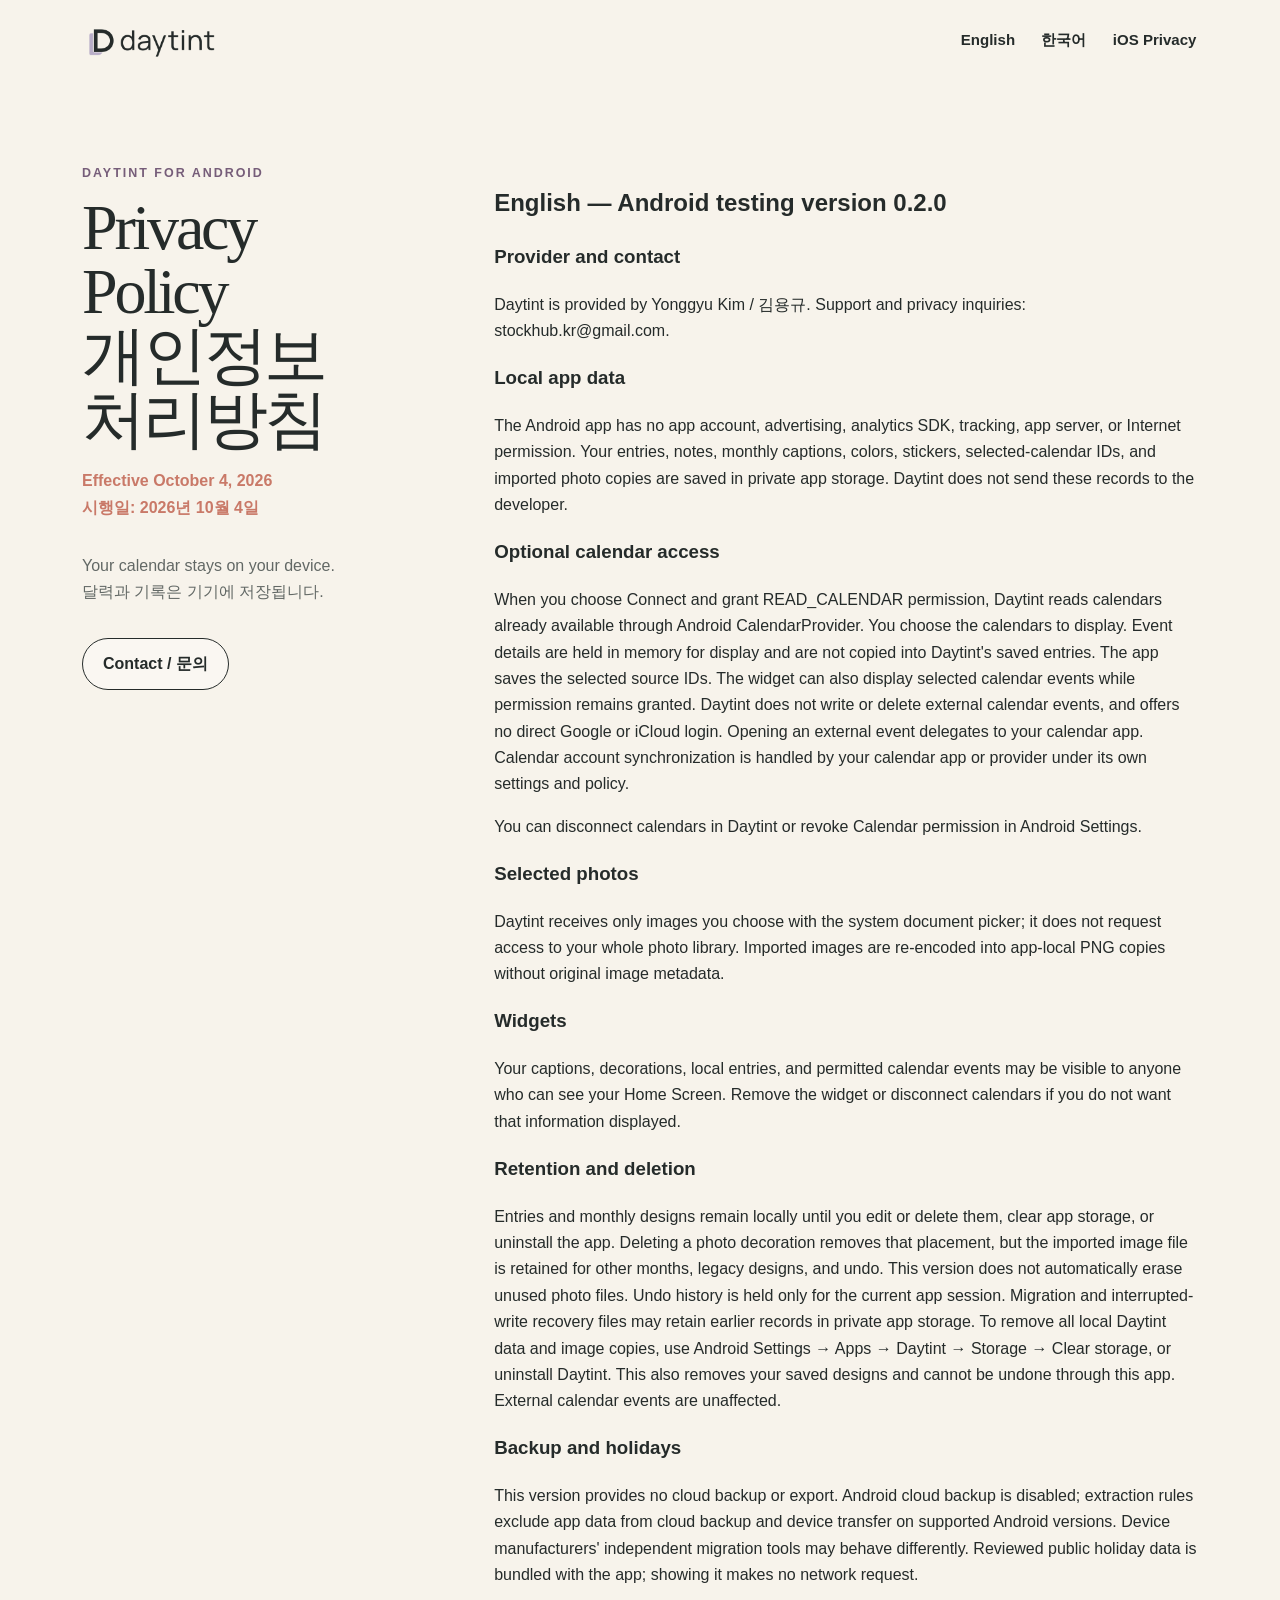
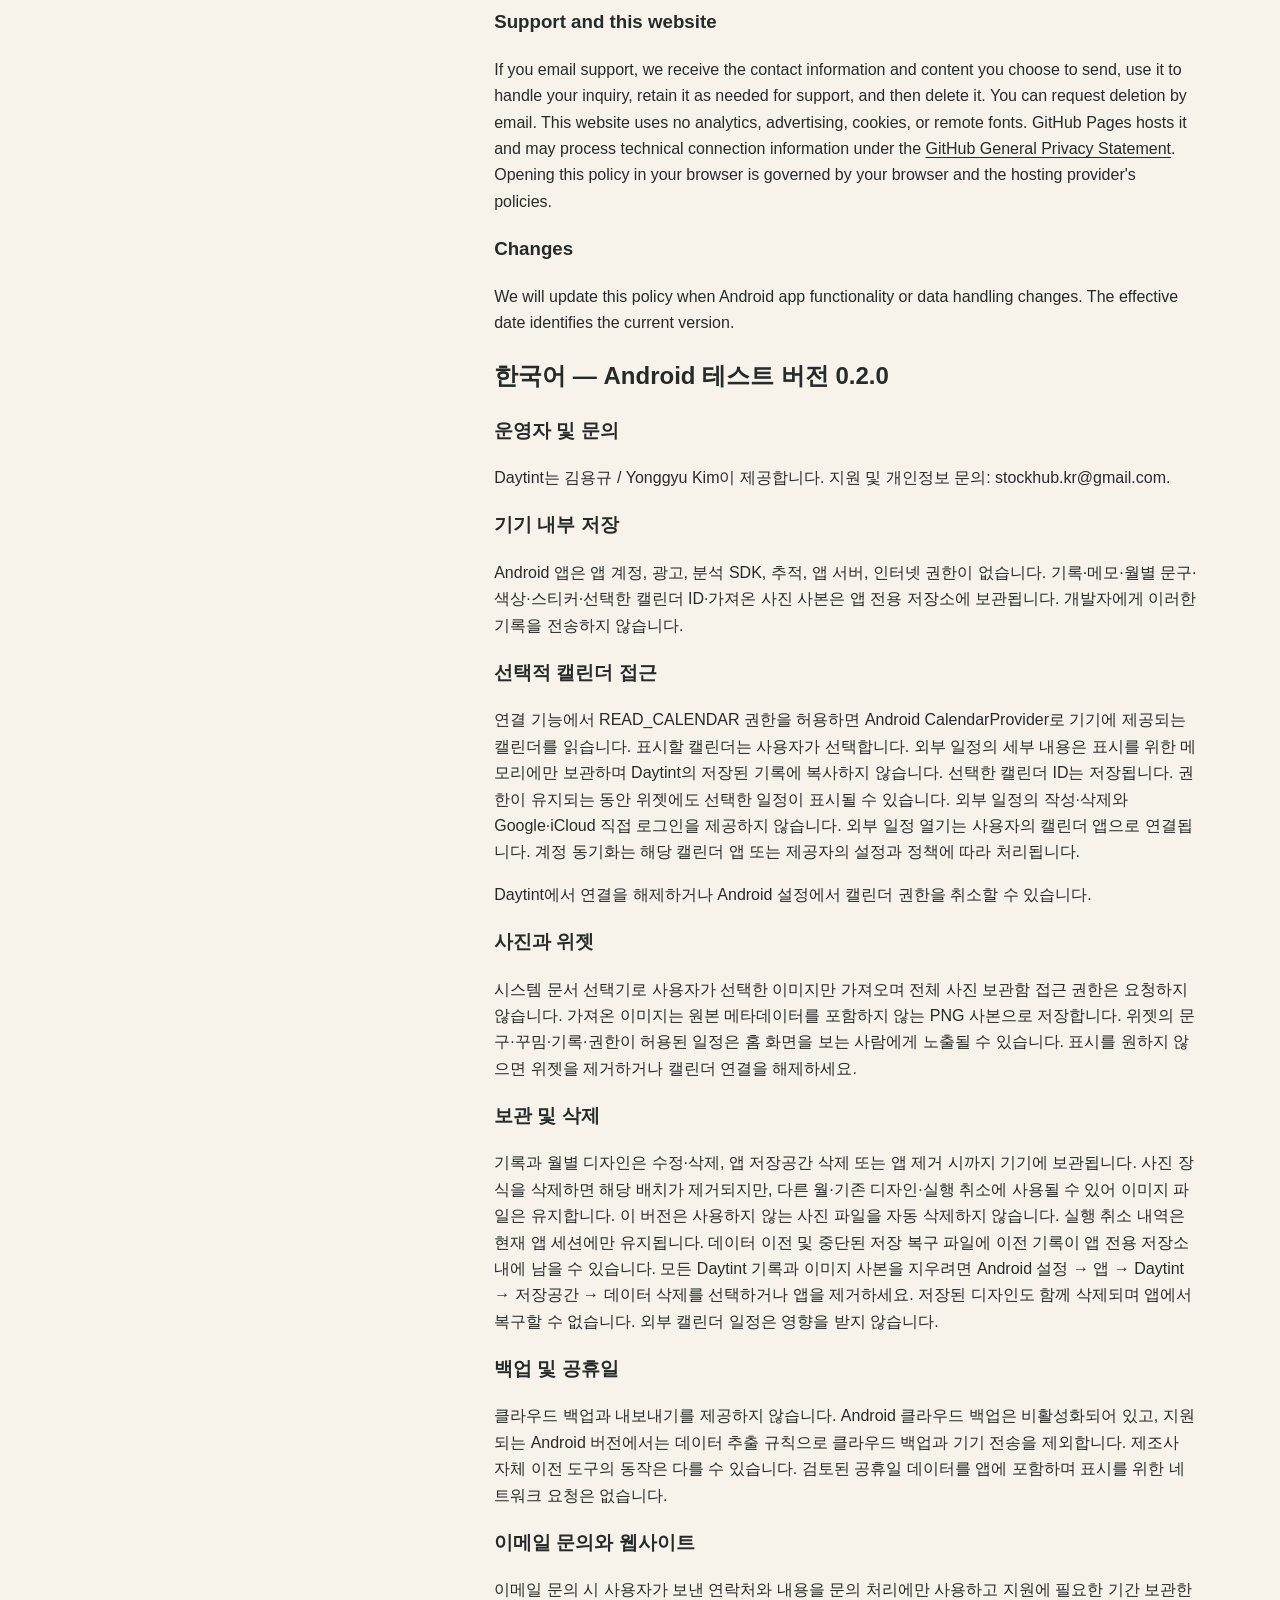
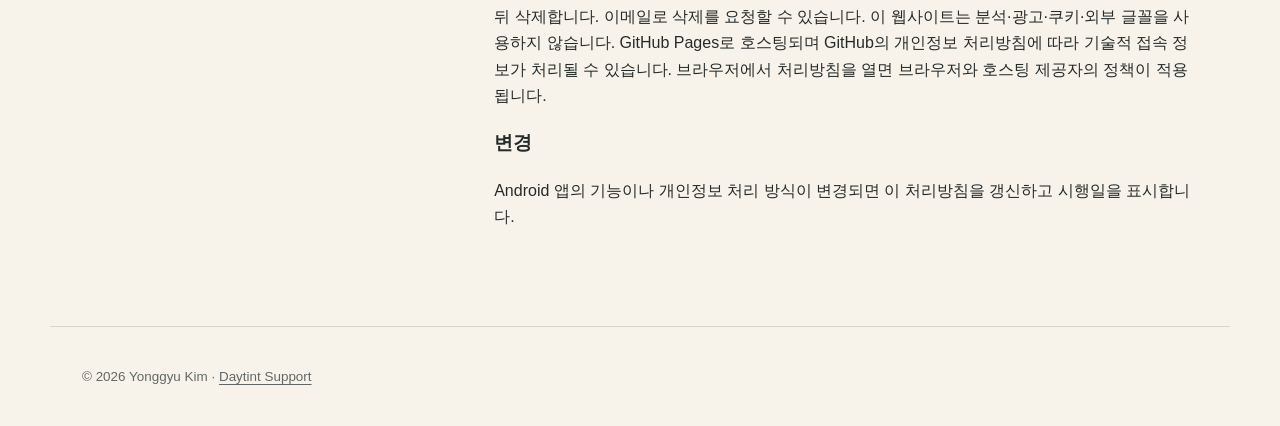
==== android-privacy.html @ 313d121d "Add Android testing privacy policy" ====
<!doctype html>
<html lang="en"><head><meta charset="utf-8"><meta name="viewport" content="width=device-width, initial-scale=1"><title>Daytint Android Privacy Policy</title><link rel="icon" href="assets/logo-color.png"><link rel="stylesheet" href="styles.css"></head>
<body><header class="site-header"><a class="brand" href="./"><img src="assets/logo-color.png" alt="" width="52" height="52"><span>Daytint</span></a><nav class="site-nav"><a href="#english">English</a><a href="#korean">한국어</a><a href="privacy.html">iOS Privacy</a></nav></header>
<main class="policy-layout"><aside class="policy-aside"><p class="eyebrow">Daytint for Android</p><h1>Privacy Policy<br>개인정보 처리방침</h1><p>Effective October 4, 2026<br>시행일: 2026년 10월 4일</p><p class="policy-summary">Your calendar stays on your device.<br>달력과 기록은 기기에 저장됩니다.</p><a class="secondary-button" href="mailto:stockhub.kr@gmail.com">Contact / 문의</a></aside><article class="policy-article">
<section id="english"><h2>English — Android testing version 0.2.0</h2>
<h3>Provider and contact</h3><p>Daytint is provided by Yonggyu Kim / 김용규. Support and privacy inquiries: stockhub.kr@gmail.com.</p>
<h3>Local app data</h3><p>The Android app has no app account, advertising, analytics SDK, tracking, app server, or Internet permission. Your entries, notes, monthly captions, colors, stickers, selected-calendar IDs, and imported photo copies are saved in private app storage. Daytint does not send these records to the developer.</p>
<h3>Optional calendar access</h3><p>When you choose Connect and grant READ_CALENDAR permission, Daytint reads calendars already available through Android CalendarProvider. You choose the calendars to display. Event details are held in memory for display and are not copied into Daytint's saved entries. The app saves the selected source IDs. The widget can also display selected calendar events while permission remains granted. Daytint does not write or delete external calendar events, and offers no direct Google or iCloud login. Opening an external event delegates to your calendar app. Calendar account synchronization is handled by your calendar app or provider under its own settings and policy.</p><p>You can disconnect calendars in Daytint or revoke Calendar permission in Android Settings.</p>
<h3>Selected photos</h3><p>Daytint receives only images you choose with the system document picker; it does not request access to your whole photo library. Imported images are re-encoded into app-local PNG copies without original image metadata.</p>
<h3>Widgets</h3><p>Your captions, decorations, local entries, and permitted calendar events may be visible to anyone who can see your Home Screen. Remove the widget or disconnect calendars if you do not want that information displayed.</p>
<h3>Retention and deletion</h3><p>Entries and monthly designs remain locally until you edit or delete them, clear app storage, or uninstall the app. Deleting a photo decoration removes that placement, but the imported image file is retained for other months, legacy designs, and undo. This version does not automatically erase unused photo files. Undo history is held only for the current app session. Migration and interrupted-write recovery files may retain earlier records in private app storage. To remove all local Daytint data and image copies, use Android Settings → Apps → Daytint → Storage → Clear storage, or uninstall Daytint. This also removes your saved designs and cannot be undone through this app. External calendar events are unaffected.</p>
<h3>Backup and holidays</h3><p>This version provides no cloud backup or export. Android cloud backup is disabled; extraction rules exclude app data from cloud backup and device transfer on supported Android versions. Device manufacturers' independent migration tools may behave differently. Reviewed public holiday data is bundled with the app; showing it makes no network request.</p>
<h3>Support and this website</h3><p>If you email support, we receive the contact information and content you choose to send, use it to handle your inquiry, retain it as needed for support, and then delete it. You can request deletion by email. This website uses no analytics, advertising, cookies, or remote fonts. GitHub Pages hosts it and may process technical connection information under the <a href="https://docs.github.com/en/site-policy/privacy-policies/github-general-privacy-statement">GitHub General Privacy Statement</a>. Opening this policy in your browser is governed by your browser and the hosting provider's policies.</p>
<h3>Changes</h3><p>We will update this policy when Android app functionality or data handling changes. The effective date identifies the current version.</p></section>
<section id="korean" lang="ko"><h2>한국어 — Android 테스트 버전 0.2.0</h2>
<h3>운영자 및 문의</h3><p>Daytint는 김용규 / Yonggyu Kim이 제공합니다. 지원 및 개인정보 문의: stockhub.kr@gmail.com.</p>
<h3>기기 내부 저장</h3><p>Android 앱은 앱 계정, 광고, 분석 SDK, 추적, 앱 서버, 인터넷 권한이 없습니다. 기록·메모·월별 문구·색상·스티커·선택한 캘린더 ID·가져온 사진 사본은 앱 전용 저장소에 보관됩니다. 개발자에게 이러한 기록을 전송하지 않습니다.</p>
<h3>선택적 캘린더 접근</h3><p>연결 기능에서 READ_CALENDAR 권한을 허용하면 Android CalendarProvider로 기기에 제공되는 캘린더를 읽습니다. 표시할 캘린더는 사용자가 선택합니다. 외부 일정의 세부 내용은 표시를 위한 메모리에만 보관하며 Daytint의 저장된 기록에 복사하지 않습니다. 선택한 캘린더 ID는 저장됩니다. 권한이 유지되는 동안 위젯에도 선택한 일정이 표시될 수 있습니다. 외부 일정의 작성·삭제와 Google·iCloud 직접 로그인을 제공하지 않습니다. 외부 일정 열기는 사용자의 캘린더 앱으로 연결됩니다. 계정 동기화는 해당 캘린더 앱 또는 제공자의 설정과 정책에 따라 처리됩니다.</p><p>Daytint에서 연결을 해제하거나 Android 설정에서 캘린더 권한을 취소할 수 있습니다.</p>
<h3>사진과 위젯</h3><p>시스템 문서 선택기로 사용자가 선택한 이미지만 가져오며 전체 사진 보관함 접근 권한은 요청하지 않습니다. 가져온 이미지는 원본 메타데이터를 포함하지 않는 PNG 사본으로 저장합니다. 위젯의 문구·꾸밈·기록·권한이 허용된 일정은 홈 화면을 보는 사람에게 노출될 수 있습니다. 표시를 원하지 않으면 위젯을 제거하거나 캘린더 연결을 해제하세요.</p>
<h3>보관 및 삭제</h3><p>기록과 월별 디자인은 수정·삭제, 앱 저장공간 삭제 또는 앱 제거 시까지 기기에 보관됩니다. 사진 장식을 삭제하면 해당 배치가 제거되지만, 다른 월·기존 디자인·실행 취소에 사용될 수 있어 이미지 파일은 유지합니다. 이 버전은 사용하지 않는 사진 파일을 자동 삭제하지 않습니다. 실행 취소 내역은 현재 앱 세션에만 유지됩니다. 데이터 이전 및 중단된 저장 복구 파일에 이전 기록이 앱 전용 저장소 내에 남을 수 있습니다. 모든 Daytint 기록과 이미지 사본을 지우려면 Android 설정 → 앱 → Daytint → 저장공간 → 데이터 삭제를 선택하거나 앱을 제거하세요. 저장된 디자인도 함께 삭제되며 앱에서 복구할 수 없습니다. 외부 캘린더 일정은 영향을 받지 않습니다.</p>
<h3>백업 및 공휴일</h3><p>클라우드 백업과 내보내기를 제공하지 않습니다. Android 클라우드 백업은 비활성화되어 있고, 지원되는 Android 버전에서는 데이터 추출 규칙으로 클라우드 백업과 기기 전송을 제외합니다. 제조사 자체 이전 도구의 동작은 다를 수 있습니다. 검토된 공휴일 데이터를 앱에 포함하며 표시를 위한 네트워크 요청은 없습니다.</p>
<h3>이메일 문의와 웹사이트</h3><p>이메일 문의 시 사용자가 보낸 연락처와 내용을 문의 처리에만 사용하고 지원에 필요한 기간 보관한 뒤 삭제합니다. 이메일로 삭제를 요청할 수 있습니다. 이 웹사이트는 분석·광고·쿠키·외부 글꼴을 사용하지 않습니다. GitHub Pages로 호스팅되며 GitHub의 개인정보 처리방침에 따라 기술적 접속 정보가 처리될 수 있습니다. 브라우저에서 처리방침을 열면 브라우저와 호스팅 제공자의 정책이 적용됩니다.</p>
<h3>변경</h3><p>Android 앱의 기능이나 개인정보 처리 방식이 변경되면 이 처리방침을 갱신하고 시행일을 표시합니다.</p></section>
</article></main><footer><p>© 2026 Yonggyu Kim · <a href="./">Daytint Support</a></p></footer></body></html>
---- styles.css ----
:root {
  --paper: #F7F3EB;
  --paper-deep: #EEE7DC;
  --ink: #252B2A;
  --muted: #626865;
  --mauve: #B8ADC7;
  --mauve-light: #DED7E7;
  --clay: #C97968;
  --white: #FFFCF7;
  --line: rgba(37, 43, 42, .14);
  --shadow: 0 18px 50px rgba(62, 48, 44, .12);
  color-scheme: light;
}

* { box-sizing: border-box; }
html { scroll-behavior: smooth; }
body { margin: 0; background: var(--paper); color: var(--ink); font-family: ui-rounded, "SF Pro Rounded", "SF Pro Display", -apple-system, BlinkMacSystemFont, "Segoe UI", sans-serif; line-height: 1.65; }
a { color: inherit; text-decoration-thickness: 1px; text-underline-offset: .2em; }
a:hover { color: #974E41; }
.skip-link { position: fixed; top: .75rem; left: .75rem; z-index: 99; transform: translateY(-180%); background: var(--ink); color: white; padding: .7rem 1rem; border-radius: 999px; }
.skip-link:focus { transform: none; }
.sr-only { position: absolute; width: 1px; height: 1px; padding: 0; margin: -1px; overflow: hidden; clip: rect(0, 0, 0, 0); white-space: nowrap; border: 0; }

.site-header { max-width: 1180px; margin: 0 auto; padding: 1.4rem 2rem; display: flex; justify-content: space-between; align-items: center; gap: 2rem; }
.brand { display: inline-flex; align-items: center; gap: .7rem; font-size: 1.15rem; font-weight: 760; text-decoration: none; letter-spacing: -.02em; }
.brand img { width: 152px; height: 38px; object-fit: contain; }
.brand span { display: none; }
.site-nav { display: flex; align-items: center; gap: 1.45rem; font-size: .94rem; font-weight: 650; }
.site-nav > a { text-decoration: none; padding: .35rem .1rem; border-bottom: 2px solid transparent; }
.site-nav > a[aria-current="page"] { border-color: var(--clay); }
.language-picker select { min-width: 112px; appearance: none; color: var(--ink); background: var(--white) url("data:image/svg+xml,%3Csvg xmlns='http://www.w3.org/2000/svg' width='12' height='8'%3E%3Cpath d='m1 1 5 5 5-5' fill='none' stroke='%23252B2A' stroke-width='1.5'/%3E%3C/svg%3E") no-repeat right .8rem center; border: 1px solid var(--line); border-radius: 999px; padding: .55rem 2.1rem .55rem .85rem; font: inherit; cursor: pointer; }

main { max-width: 1180px; margin: 0 auto; padding: 0 2rem 5rem; }
.hero { min-height: 570px; display: grid; grid-template-columns: 1.12fr .88fr; align-items: center; gap: 5rem; padding: 4.5rem 5rem; border-radius: 40px; background: radial-gradient(circle at 78% 20%, rgba(255,255,255,.65), transparent 25%), linear-gradient(135deg, var(--mauve-light), #eadfd5 55%, #e7c3b8); overflow: hidden; }
.eyebrow { color: #765D79; margin: 0 0 .8rem; text-transform: uppercase; letter-spacing: .16em; font-size: .78rem; font-weight: 800; }
.hero h1 { max-width: 620px; margin: 0; font-family: ui-serif, Georgia, serif; font-size: clamp(3rem, 6vw, 5.4rem); font-weight: 520; line-height: 1.1; letter-spacing: -.055em; word-break: keep-all; }
.hero-lede { max-width: 570px; margin: 1.6rem 0 2rem; color: #4c5350; font-size: 1.15rem; }
.primary-button, .secondary-button { display: inline-flex; align-items: center; justify-content: center; min-height: 48px; padding: .75rem 1.25rem; border-radius: 999px; text-decoration: none; font-weight: 750; transition: transform .2s ease, box-shadow .2s ease; }
.primary-button { color: var(--white); background: var(--ink); box-shadow: 0 8px 24px rgba(37,43,42,.18); }
.primary-button:hover { color: white; transform: translateY(-2px); }
.secondary-button { border: 1px solid var(--ink); background: rgba(255,255,255,.34); }
.secondary-button:hover { transform: translateY(-2px); }
.response-note { max-width: 470px; margin: 1rem 0 0; color: var(--muted); font-size: .84rem; }
.hero-art { display: flex; justify-content: center; perspective: 900px; }
.calendar-card { position: relative; width: min(340px, 100%); aspect-ratio: .86; transform: rotate(3deg); display: flex; flex-direction: column; align-items: center; justify-content: center; border: 1px solid rgba(255,255,255,.7); border-radius: 34px; background: rgba(255,252,247,.76); box-shadow: var(--shadow); backdrop-filter: blur(12px); }
.calendar-card::before { content: ""; position: absolute; inset: 20px; border: 1px solid rgba(37,43,42,.1); border-radius: 22px; }
.calendar-month { z-index: 1; letter-spacing: .24em; font-size: .7rem; font-weight: 800; }
.calendar-card strong { z-index: 1; font-family: Georgia, serif; font-size: 8.5rem; font-weight: 400; line-height: 1; color: var(--clay); }
.calendar-caption { z-index: 1; color: var(--muted); font-size: .84rem; }
.dot { position: absolute; width: 14px; height: 14px; border-radius: 50%; }
.dot-one { left: 50px; top: 72px; background: var(--mauve); }.dot-two { right: 48px; bottom: 80px; background: var(--clay); }.dot-three { right: 60px; top: 102px; width: 9px; height: 9px; background: #e5bd62; }

.feature-strip { display: grid; grid-template-columns: repeat(3, 1fr); gap: 1rem; padding: 5rem 0; }
.feature-strip article { padding: 1.65rem; border-top: 1px solid var(--line); }
.feature-strip article > span { display: grid; place-items: center; width: 38px; height: 38px; border-radius: 12px; background: var(--mauve-light); color: #6D6077; font-size: 1.1rem; }
.feature-strip h2 { margin: 1.1rem 0 .3rem; font-size: 1.05rem; }
.feature-strip p { margin: 0; color: var(--muted); font-size: .93rem; }
.content-section { padding: 1.5rem 0 5rem; }
.section-heading { max-width: 650px; margin-bottom: 2rem; }
.section-heading h2, .contact-card h2 { margin: 0; font-family: ui-serif, Georgia, serif; font-size: clamp(2rem, 4vw, 3.3rem); font-weight: 500; line-height: 1.15; letter-spacing: -.035em; }
.faq-list { display: grid; grid-template-columns: 1fr 1fr; gap: 1rem; }
.faq-list details { border: 1px solid var(--line); border-radius: 18px; background: rgba(255,252,247,.58); padding: .15rem 1.2rem; }
.faq-list summary { list-style: none; display: flex; justify-content: space-between; gap: 1rem; cursor: pointer; padding: 1.1rem 0; font-weight: 740; }
.faq-list summary::-webkit-details-marker { display: none; }
.faq-list summary::after { content: "+"; color: var(--clay); font-size: 1.3rem; line-height: 1; }
.faq-list details[open] summary::after { content: "−"; }
.faq-list details p { margin: 0 0 1.25rem; color: var(--muted); }
.contact-card { display: flex; justify-content: space-between; align-items: center; gap: 2rem; padding: 3rem 3.5rem; border-radius: 30px; background: var(--mauve-light); }
.contact-card p:not(.eyebrow) { color: var(--muted); }

.policy-layout { display: grid; grid-template-columns: minmax(250px, .62fr) minmax(0, 1.38fr); gap: 6rem; padding-top: 5rem; }
.policy-aside { position: sticky; top: 2rem; align-self: start; }
.policy-aside h1 { margin: 0; font-family: ui-serif, Georgia, serif; font-size: clamp(2.8rem, 5vw, 4.8rem); font-weight: 500; line-height: 1; letter-spacing: -.05em; }
.policy-aside > p:nth-of-type(2) { color: var(--clay); font-weight: 700; }
.policy-summary { color: var(--muted); margin: 2rem 0; }
.policy-article { max-width: 760px; }
.policy-section { padding: 0 0 2.4rem; margin: 0 0 2.4rem; border-bottom: 1px solid var(--line); }
.policy-section h2 { margin: 0 0 .8rem; font-size: 1.35rem; }
.policy-section p { margin: .7rem 0; color: #4d5451; }
.policy-section a { color: #8d4a3f; }

footer { max-width: 1180px; margin: 0 auto; padding: 2.4rem 2rem; border-top: 1px solid var(--line); display: grid; grid-template-columns: 1fr auto auto; align-items: center; gap: 2rem; color: var(--muted); font-size: .84rem; }
footer div { display: flex; align-items: center; gap: 1rem; } footer strong { color: var(--ink); font-size: 1rem; } footer nav { display: flex; gap: 1rem; } footer p { margin: 0; }
.noscript { margin: 1rem; padding: 1rem; background: #fff3cd; }

@media (max-width: 820px) {
  .site-header { align-items: flex-start; padding: 1rem 1.25rem; }
  .site-nav { flex-wrap: wrap; justify-content: flex-end; gap: .7rem 1rem; }
  main { padding: 0 1.25rem 3rem; }
  .hero { grid-template-columns: 1fr; min-height: auto; gap: 3rem; padding: 3.5rem 2rem; border-radius: 28px; }
  .hero h1 { font-size: clamp(2.9rem, 13vw, 4.4rem); }
  .hero-art { max-width: 310px; margin: 0 auto; }
  .feature-strip, .faq-list { grid-template-columns: 1fr; }
  .feature-strip { padding: 3rem 0; }
  .contact-card { align-items: flex-start; flex-direction: column; padding: 2rem; }
  .policy-layout { grid-template-columns: 1fr; gap: 3rem; padding-top: 3rem; }
  .policy-aside { position: static; }
  footer { grid-template-columns: 1fr; gap: 1rem; }
}

@media (max-width: 520px) {
  .brand span { display: none; }
  .site-nav { font-size: .86rem; }
  .language-picker select { min-width: 102px; }
  .hero { padding: 3rem 1.4rem; }
  .calendar-card strong { font-size: 6.5rem; }
}

@media (prefers-reduced-motion: reduce) { html { scroll-behavior: auto; } * { transition: none !important; } }

html:lang(ko) .hero h1, html:lang(ja) .hero h1, html:lang(zh-Hans) .hero h1, html:lang(zh-Hant) .hero h1 { font-family: system-ui, -apple-system, sans-serif; font-size: clamp(2.7rem, 4.4vw, 4.2rem); font-weight: 650; line-height: 1.18; }
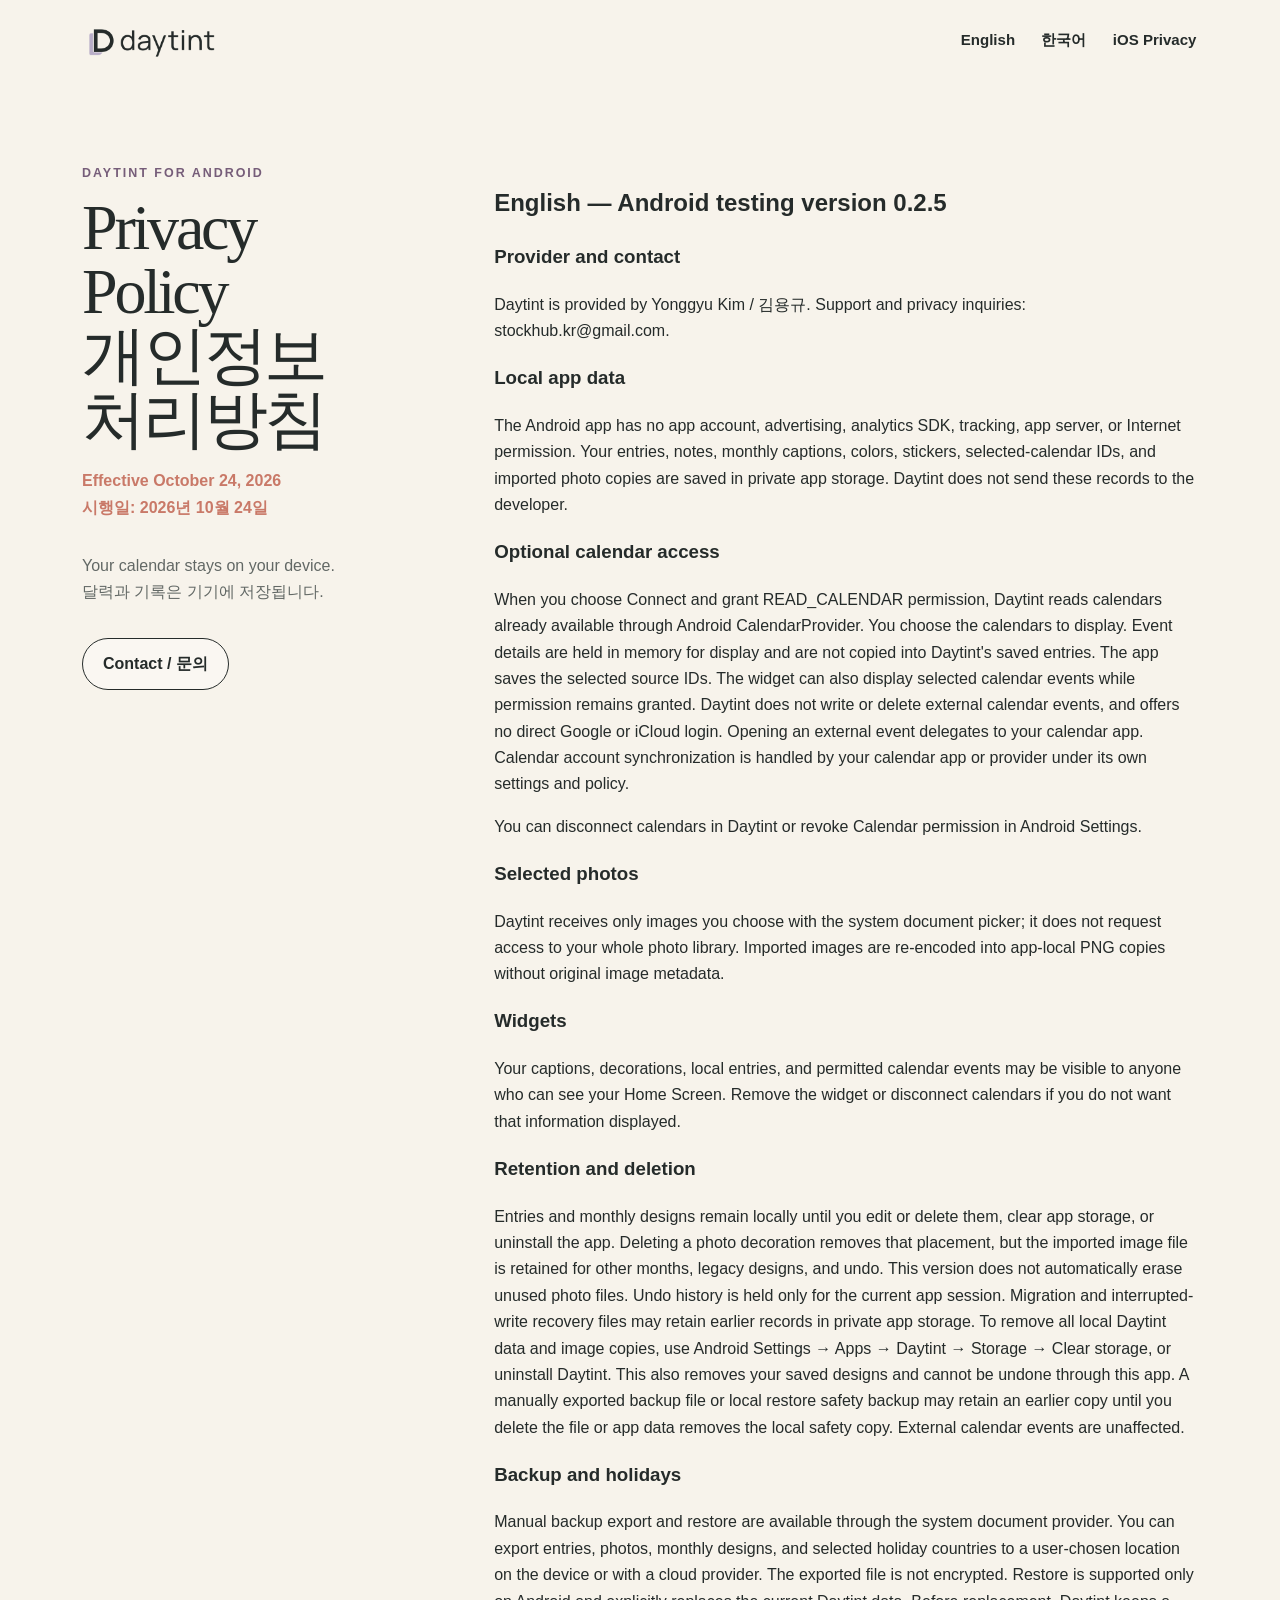
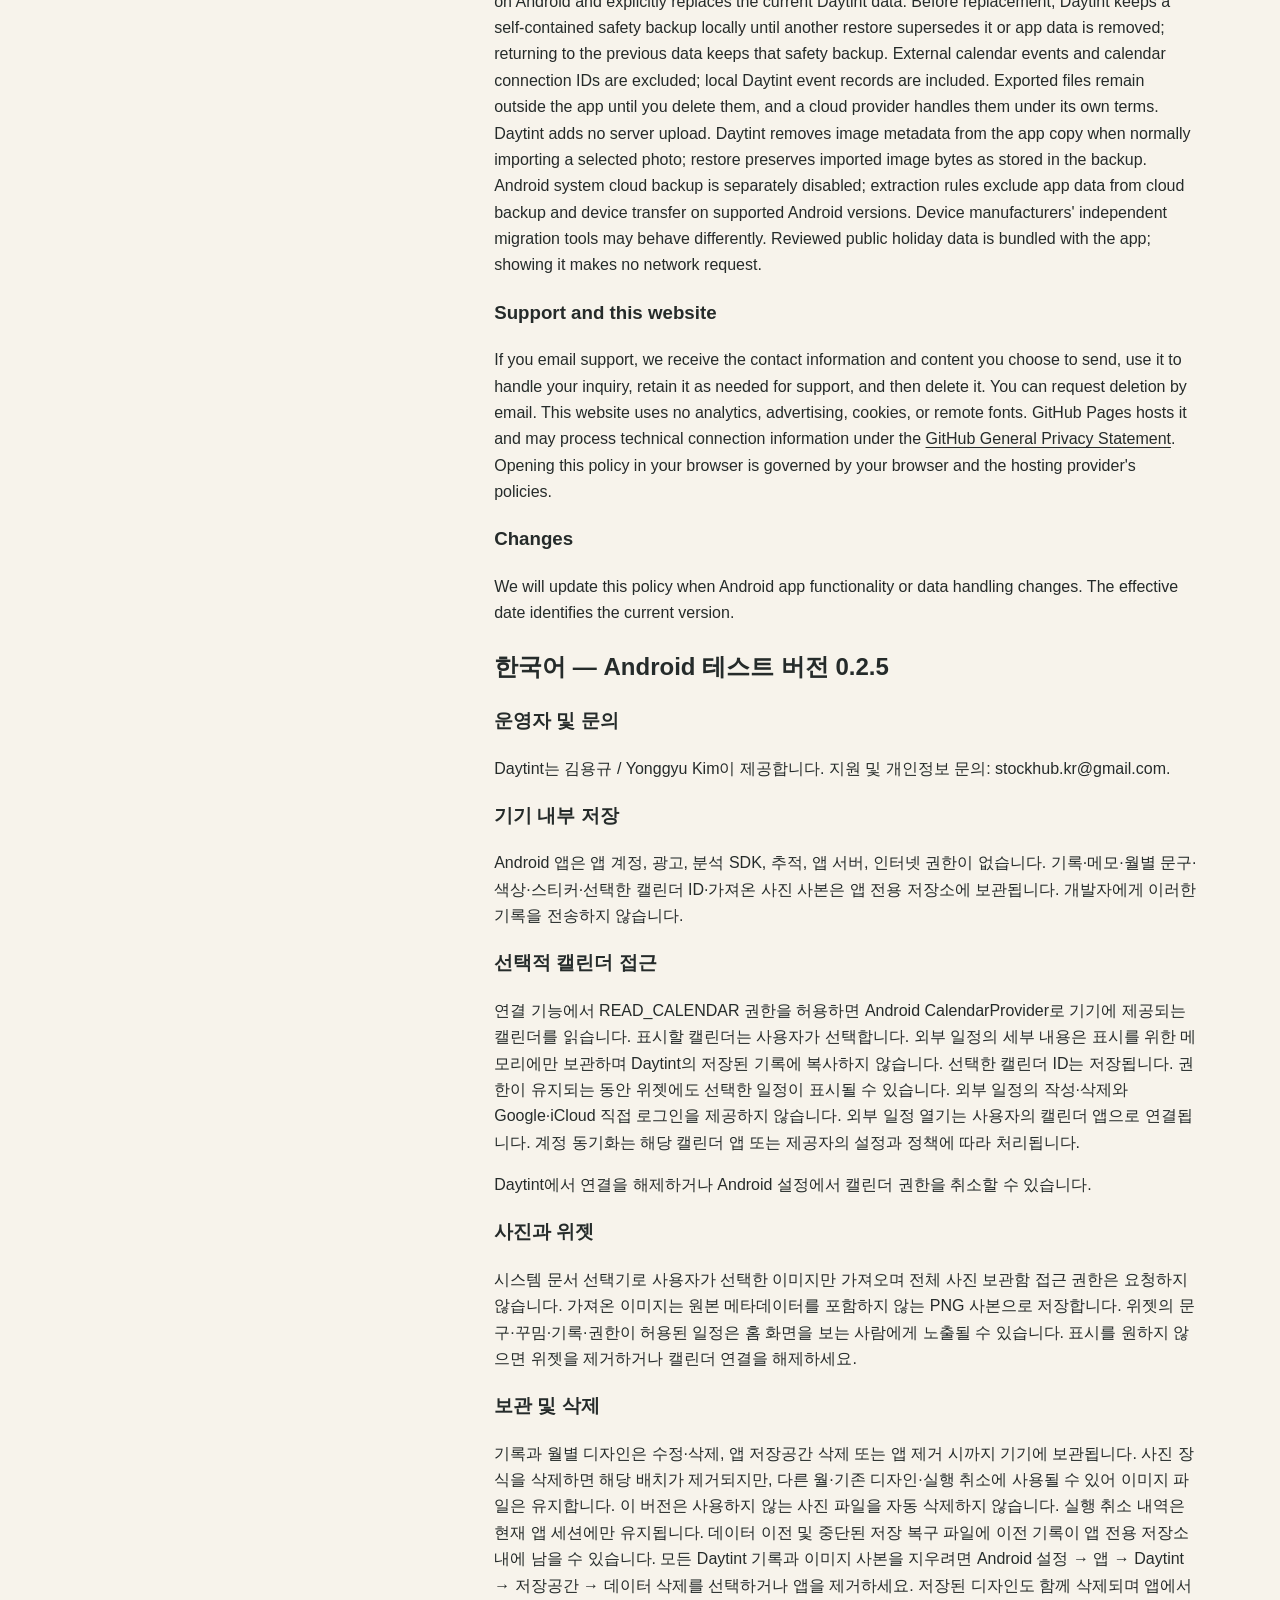
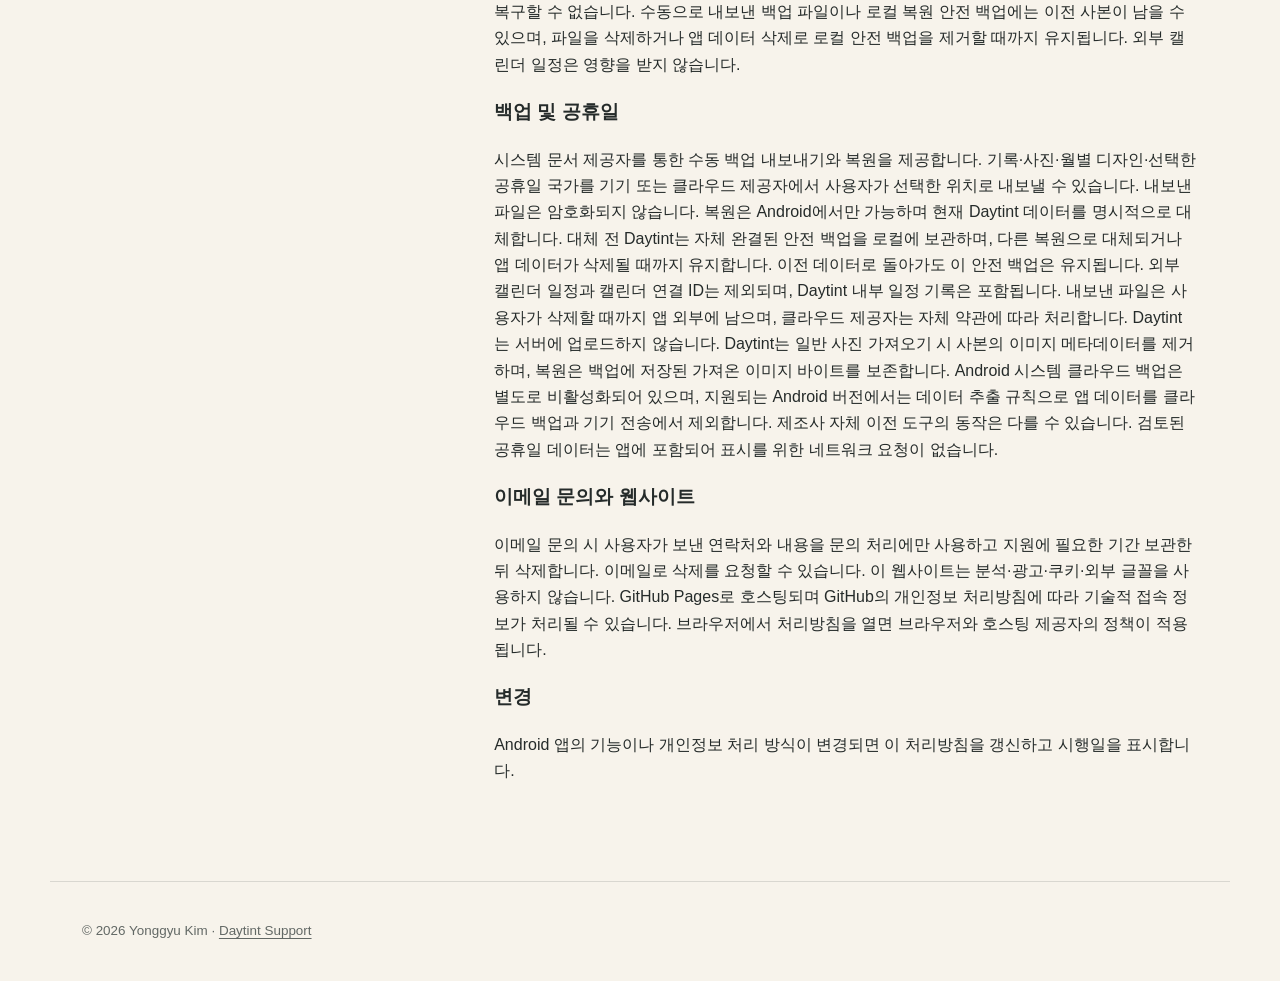
==== commit 37e9bdcf: "Document manual backup and restore privacy for 1.0.6 and 0.2.5" ====
--- a/android-privacy.html
+++ b/android-privacy.html
@@ -1,24 +1,24 @@
 <!doctype html>
 <html lang="en"><head><meta charset="utf-8"><meta name="viewport" content="width=device-width, initial-scale=1"><title>Daytint Android Privacy Policy</title><link rel="icon" href="assets/logo-color.png"><link rel="stylesheet" href="styles.css"></head>
 <body><header class="site-header"><a class="brand" href="./"><img src="assets/logo-color.png" alt="" width="52" height="52"><span>Daytint</span></a><nav class="site-nav"><a href="#english">English</a><a href="#korean">한국어</a><a href="privacy.html">iOS Privacy</a></nav></header>
-<main class="policy-layout"><aside class="policy-aside"><p class="eyebrow">Daytint for Android</p><h1>Privacy Policy<br>개인정보 처리방침</h1><p>Effective October 4, 2026<br>시행일: 2026년 10월 4일</p><p class="policy-summary">Your calendar stays on your device.<br>달력과 기록은 기기에 저장됩니다.</p><a class="secondary-button" href="mailto:stockhub.kr@gmail.com">Contact / 문의</a></aside><article class="policy-article">
-<section id="english"><h2>English — Android testing version 0.2.0</h2>
+<main class="policy-layout"><aside class="policy-aside"><p class="eyebrow">Daytint for Android</p><h1>Privacy Policy<br>개인정보 처리방침</h1><p>Effective October 24, 2026<br>시행일: 2026년 10월 24일</p><p class="policy-summary">Your calendar stays on your device.<br>달력과 기록은 기기에 저장됩니다.</p><a class="secondary-button" href="mailto:stockhub.kr@gmail.com">Contact / 문의</a></aside><article class="policy-article">
+<section id="english"><h2>English — Android testing version 0.2.5</h2>
 <h3>Provider and contact</h3><p>Daytint is provided by Yonggyu Kim / 김용규. Support and privacy inquiries: stockhub.kr@gmail.com.</p>
 <h3>Local app data</h3><p>The Android app has no app account, advertising, analytics SDK, tracking, app server, or Internet permission. Your entries, notes, monthly captions, colors, stickers, selected-calendar IDs, and imported photo copies are saved in private app storage. Daytint does not send these records to the developer.</p>
 <h3>Optional calendar access</h3><p>When you choose Connect and grant READ_CALENDAR permission, Daytint reads calendars already available through Android CalendarProvider. You choose the calendars to display. Event details are held in memory for display and are not copied into Daytint's saved entries. The app saves the selected source IDs. The widget can also display selected calendar events while permission remains granted. Daytint does not write or delete external calendar events, and offers no direct Google or iCloud login. Opening an external event delegates to your calendar app. Calendar account synchronization is handled by your calendar app or provider under its own settings and policy.</p><p>You can disconnect calendars in Daytint or revoke Calendar permission in Android Settings.</p>
 <h3>Selected photos</h3><p>Daytint receives only images you choose with the system document picker; it does not request access to your whole photo library. Imported images are re-encoded into app-local PNG copies without original image metadata.</p>
 <h3>Widgets</h3><p>Your captions, decorations, local entries, and permitted calendar events may be visible to anyone who can see your Home Screen. Remove the widget or disconnect calendars if you do not want that information displayed.</p>
-<h3>Retention and deletion</h3><p>Entries and monthly designs remain locally until you edit or delete them, clear app storage, or uninstall the app. Deleting a photo decoration removes that placement, but the imported image file is retained for other months, legacy designs, and undo. This version does not automatically erase unused photo files. Undo history is held only for the current app session. Migration and interrupted-write recovery files may retain earlier records in private app storage. To remove all local Daytint data and image copies, use Android Settings → Apps → Daytint → Storage → Clear storage, or uninstall Daytint. This also removes your saved designs and cannot be undone through this app. External calendar events are unaffected.</p>
-<h3>Backup and holidays</h3><p>This version provides no cloud backup or export. Android cloud backup is disabled; extraction rules exclude app data from cloud backup and device transfer on supported Android versions. Device manufacturers' independent migration tools may behave differently. Reviewed public holiday data is bundled with the app; showing it makes no network request.</p>
+<h3>Retention and deletion</h3><p>Entries and monthly designs remain locally until you edit or delete them, clear app storage, or uninstall the app. Deleting a photo decoration removes that placement, but the imported image file is retained for other months, legacy designs, and undo. This version does not automatically erase unused photo files. Undo history is held only for the current app session. Migration and interrupted-write recovery files may retain earlier records in private app storage. To remove all local Daytint data and image copies, use Android Settings → Apps → Daytint → Storage → Clear storage, or uninstall Daytint. This also removes your saved designs and cannot be undone through this app. A manually exported backup file or local restore safety backup may retain an earlier copy until you delete the file or app data removes the local safety copy. External calendar events are unaffected.</p>
+<h3>Backup and holidays</h3><p>Manual backup export and restore are available through the system document provider. You can export entries, photos, monthly designs, and selected holiday countries to a user-chosen location on the device or with a cloud provider. The exported file is not encrypted. Restore is supported only on Android and explicitly replaces the current Daytint data. Before replacement, Daytint keeps a self-contained safety backup locally until another restore supersedes it or app data is removed; returning to the previous data keeps that safety backup. External calendar events and calendar connection IDs are excluded; local Daytint event records are included. Exported files remain outside the app until you delete them, and a cloud provider handles them under its own terms. Daytint adds no server upload. Daytint removes image metadata from the app copy when normally importing a selected photo; restore preserves imported image bytes as stored in the backup. Android system cloud backup is separately disabled; extraction rules exclude app data from cloud backup and device transfer on supported Android versions. Device manufacturers' independent migration tools may behave differently. Reviewed public holiday data is bundled with the app; showing it makes no network request.</p>
 <h3>Support and this website</h3><p>If you email support, we receive the contact information and content you choose to send, use it to handle your inquiry, retain it as needed for support, and then delete it. You can request deletion by email. This website uses no analytics, advertising, cookies, or remote fonts. GitHub Pages hosts it and may process technical connection information under the <a href="https://docs.github.com/en/site-policy/privacy-policies/github-general-privacy-statement">GitHub General Privacy Statement</a>. Opening this policy in your browser is governed by your browser and the hosting provider's policies.</p>
 <h3>Changes</h3><p>We will update this policy when Android app functionality or data handling changes. The effective date identifies the current version.</p></section>
-<section id="korean" lang="ko"><h2>한국어 — Android 테스트 버전 0.2.0</h2>
+<section id="korean" lang="ko"><h2>한국어 — Android 테스트 버전 0.2.5</h2>
 <h3>운영자 및 문의</h3><p>Daytint는 김용규 / Yonggyu Kim이 제공합니다. 지원 및 개인정보 문의: stockhub.kr@gmail.com.</p>
 <h3>기기 내부 저장</h3><p>Android 앱은 앱 계정, 광고, 분석 SDK, 추적, 앱 서버, 인터넷 권한이 없습니다. 기록·메모·월별 문구·색상·스티커·선택한 캘린더 ID·가져온 사진 사본은 앱 전용 저장소에 보관됩니다. 개발자에게 이러한 기록을 전송하지 않습니다.</p>
 <h3>선택적 캘린더 접근</h3><p>연결 기능에서 READ_CALENDAR 권한을 허용하면 Android CalendarProvider로 기기에 제공되는 캘린더를 읽습니다. 표시할 캘린더는 사용자가 선택합니다. 외부 일정의 세부 내용은 표시를 위한 메모리에만 보관하며 Daytint의 저장된 기록에 복사하지 않습니다. 선택한 캘린더 ID는 저장됩니다. 권한이 유지되는 동안 위젯에도 선택한 일정이 표시될 수 있습니다. 외부 일정의 작성·삭제와 Google·iCloud 직접 로그인을 제공하지 않습니다. 외부 일정 열기는 사용자의 캘린더 앱으로 연결됩니다. 계정 동기화는 해당 캘린더 앱 또는 제공자의 설정과 정책에 따라 처리됩니다.</p><p>Daytint에서 연결을 해제하거나 Android 설정에서 캘린더 권한을 취소할 수 있습니다.</p>
 <h3>사진과 위젯</h3><p>시스템 문서 선택기로 사용자가 선택한 이미지만 가져오며 전체 사진 보관함 접근 권한은 요청하지 않습니다. 가져온 이미지는 원본 메타데이터를 포함하지 않는 PNG 사본으로 저장합니다. 위젯의 문구·꾸밈·기록·권한이 허용된 일정은 홈 화면을 보는 사람에게 노출될 수 있습니다. 표시를 원하지 않으면 위젯을 제거하거나 캘린더 연결을 해제하세요.</p>
-<h3>보관 및 삭제</h3><p>기록과 월별 디자인은 수정·삭제, 앱 저장공간 삭제 또는 앱 제거 시까지 기기에 보관됩니다. 사진 장식을 삭제하면 해당 배치가 제거되지만, 다른 월·기존 디자인·실행 취소에 사용될 수 있어 이미지 파일은 유지합니다. 이 버전은 사용하지 않는 사진 파일을 자동 삭제하지 않습니다. 실행 취소 내역은 현재 앱 세션에만 유지됩니다. 데이터 이전 및 중단된 저장 복구 파일에 이전 기록이 앱 전용 저장소 내에 남을 수 있습니다. 모든 Daytint 기록과 이미지 사본을 지우려면 Android 설정 → 앱 → Daytint → 저장공간 → 데이터 삭제를 선택하거나 앱을 제거하세요. 저장된 디자인도 함께 삭제되며 앱에서 복구할 수 없습니다. 외부 캘린더 일정은 영향을 받지 않습니다.</p>
-<h3>백업 및 공휴일</h3><p>클라우드 백업과 내보내기를 제공하지 않습니다. Android 클라우드 백업은 비활성화되어 있고, 지원되는 Android 버전에서는 데이터 추출 규칙으로 클라우드 백업과 기기 전송을 제외합니다. 제조사 자체 이전 도구의 동작은 다를 수 있습니다. 검토된 공휴일 데이터를 앱에 포함하며 표시를 위한 네트워크 요청은 없습니다.</p>
+<h3>보관 및 삭제</h3><p>기록과 월별 디자인은 수정·삭제, 앱 저장공간 삭제 또는 앱 제거 시까지 기기에 보관됩니다. 사진 장식을 삭제하면 해당 배치가 제거되지만, 다른 월·기존 디자인·실행 취소에 사용될 수 있어 이미지 파일은 유지합니다. 이 버전은 사용하지 않는 사진 파일을 자동 삭제하지 않습니다. 실행 취소 내역은 현재 앱 세션에만 유지됩니다. 데이터 이전 및 중단된 저장 복구 파일에 이전 기록이 앱 전용 저장소 내에 남을 수 있습니다. 모든 Daytint 기록과 이미지 사본을 지우려면 Android 설정 → 앱 → Daytint → 저장공간 → 데이터 삭제를 선택하거나 앱을 제거하세요. 저장된 디자인도 함께 삭제되며 앱에서 복구할 수 없습니다. 수동으로 내보낸 백업 파일이나 로컬 복원 안전 백업에는 이전 사본이 남을 수 있으며, 파일을 삭제하거나 앱 데이터 삭제로 로컬 안전 백업을 제거할 때까지 유지됩니다. 외부 캘린더 일정은 영향을 받지 않습니다.</p>
+<h3>백업 및 공휴일</h3><p>시스템 문서 제공자를 통한 수동 백업 내보내기와 복원을 제공합니다. 기록·사진·월별 디자인·선택한 공휴일 국가를 기기 또는 클라우드 제공자에서 사용자가 선택한 위치로 내보낼 수 있습니다. 내보낸 파일은 암호화되지 않습니다. 복원은 Android에서만 가능하며 현재 Daytint 데이터를 명시적으로 대체합니다. 대체 전 Daytint는 자체 완결된 안전 백업을 로컬에 보관하며, 다른 복원으로 대체되거나 앱 데이터가 삭제될 때까지 유지합니다. 이전 데이터로 돌아가도 이 안전 백업은 유지됩니다. 외부 캘린더 일정과 캘린더 연결 ID는 제외되며, Daytint 내부 일정 기록은 포함됩니다. 내보낸 파일은 사용자가 삭제할 때까지 앱 외부에 남으며, 클라우드 제공자는 자체 약관에 따라 처리합니다. Daytint는 서버에 업로드하지 않습니다. Daytint는 일반 사진 가져오기 시 사본의 이미지 메타데이터를 제거하며, 복원은 백업에 저장된 가져온 이미지 바이트를 보존합니다. Android 시스템 클라우드 백업은 별도로 비활성화되어 있으며, 지원되는 Android 버전에서는 데이터 추출 규칙으로 앱 데이터를 클라우드 백업과 기기 전송에서 제외합니다. 제조사 자체 이전 도구의 동작은 다를 수 있습니다. 검토된 공휴일 데이터는 앱에 포함되어 표시를 위한 네트워크 요청이 없습니다.</p>
 <h3>이메일 문의와 웹사이트</h3><p>이메일 문의 시 사용자가 보낸 연락처와 내용을 문의 처리에만 사용하고 지원에 필요한 기간 보관한 뒤 삭제합니다. 이메일로 삭제를 요청할 수 있습니다. 이 웹사이트는 분석·광고·쿠키·외부 글꼴을 사용하지 않습니다. GitHub Pages로 호스팅되며 GitHub의 개인정보 처리방침에 따라 기술적 접속 정보가 처리될 수 있습니다. 브라우저에서 처리방침을 열면 브라우저와 호스팅 제공자의 정책이 적용됩니다.</p>
 <h3>변경</h3><p>Android 앱의 기능이나 개인정보 처리 방식이 변경되면 이 처리방침을 갱신하고 시행일을 표시합니다.</p></section>
 </article></main><footer><p>© 2026 Yonggyu Kim · <a href="./">Daytint Support</a></p></footer></body></html>
